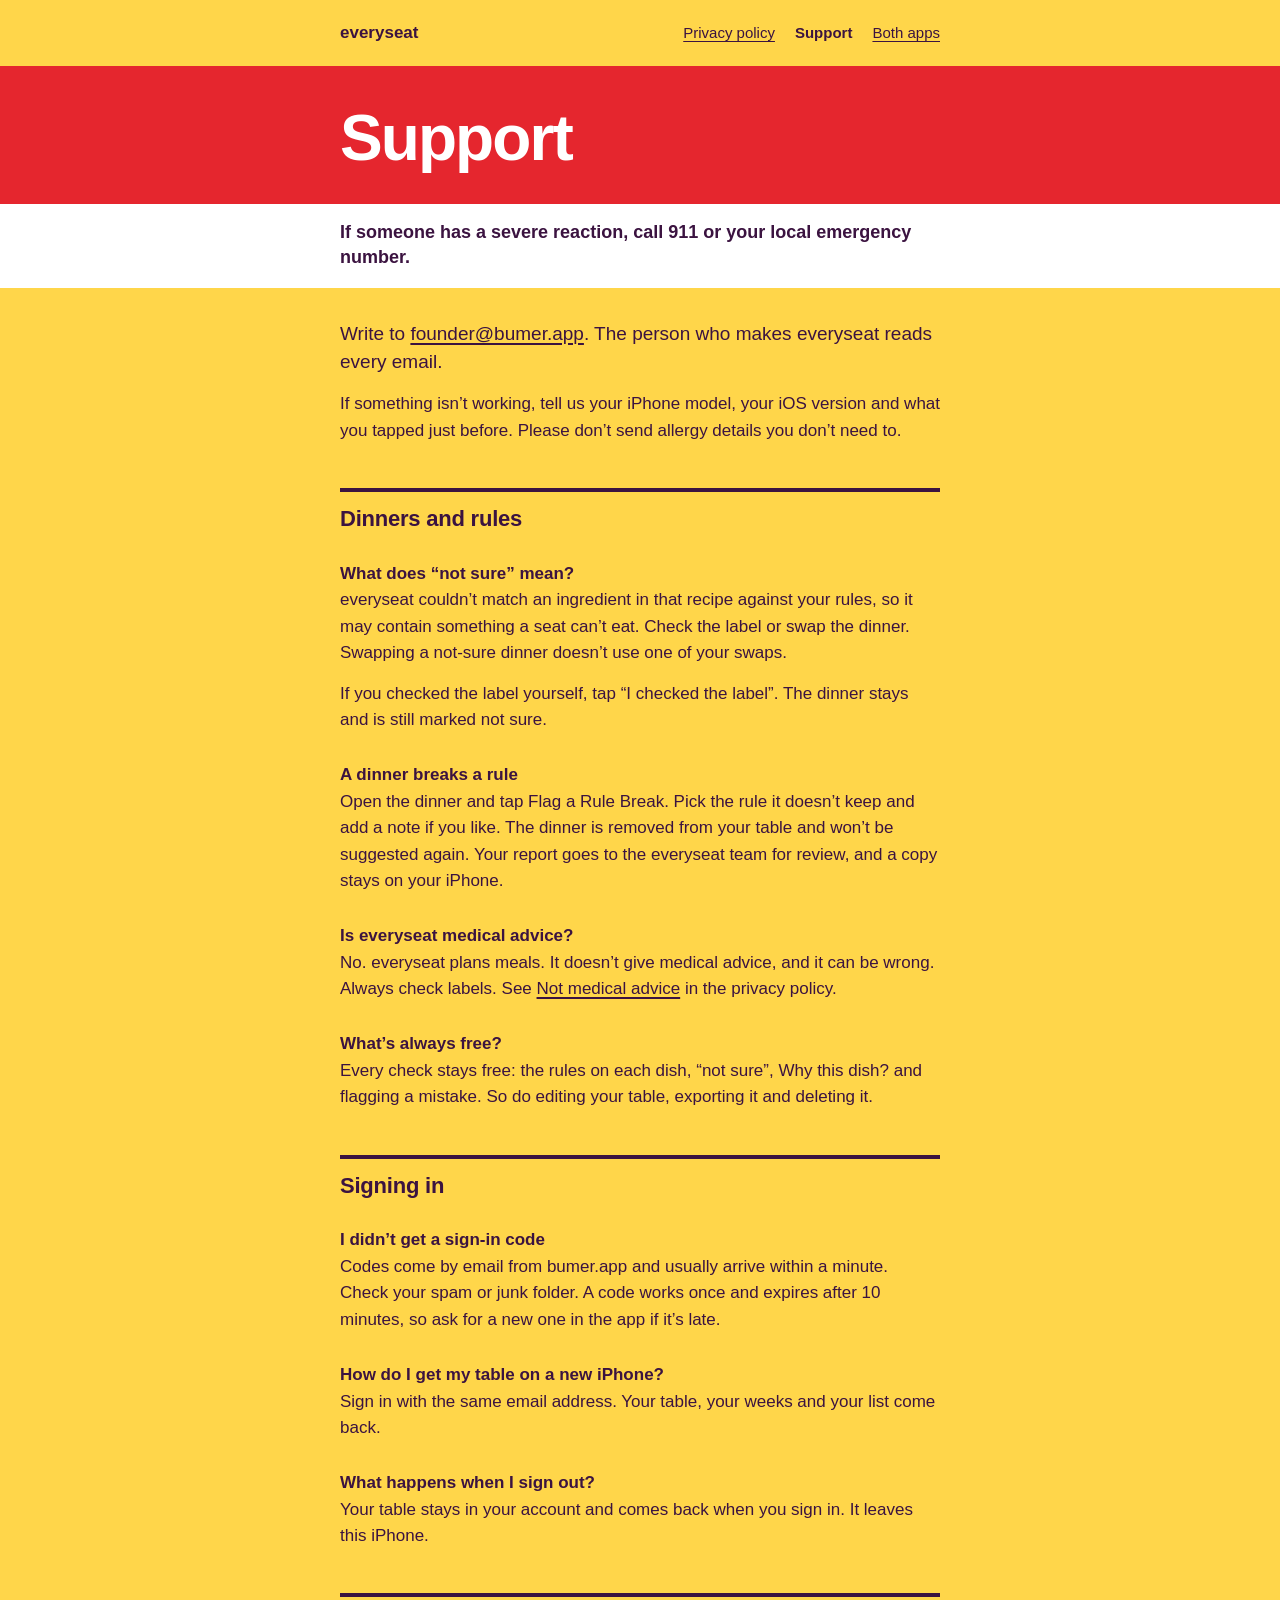
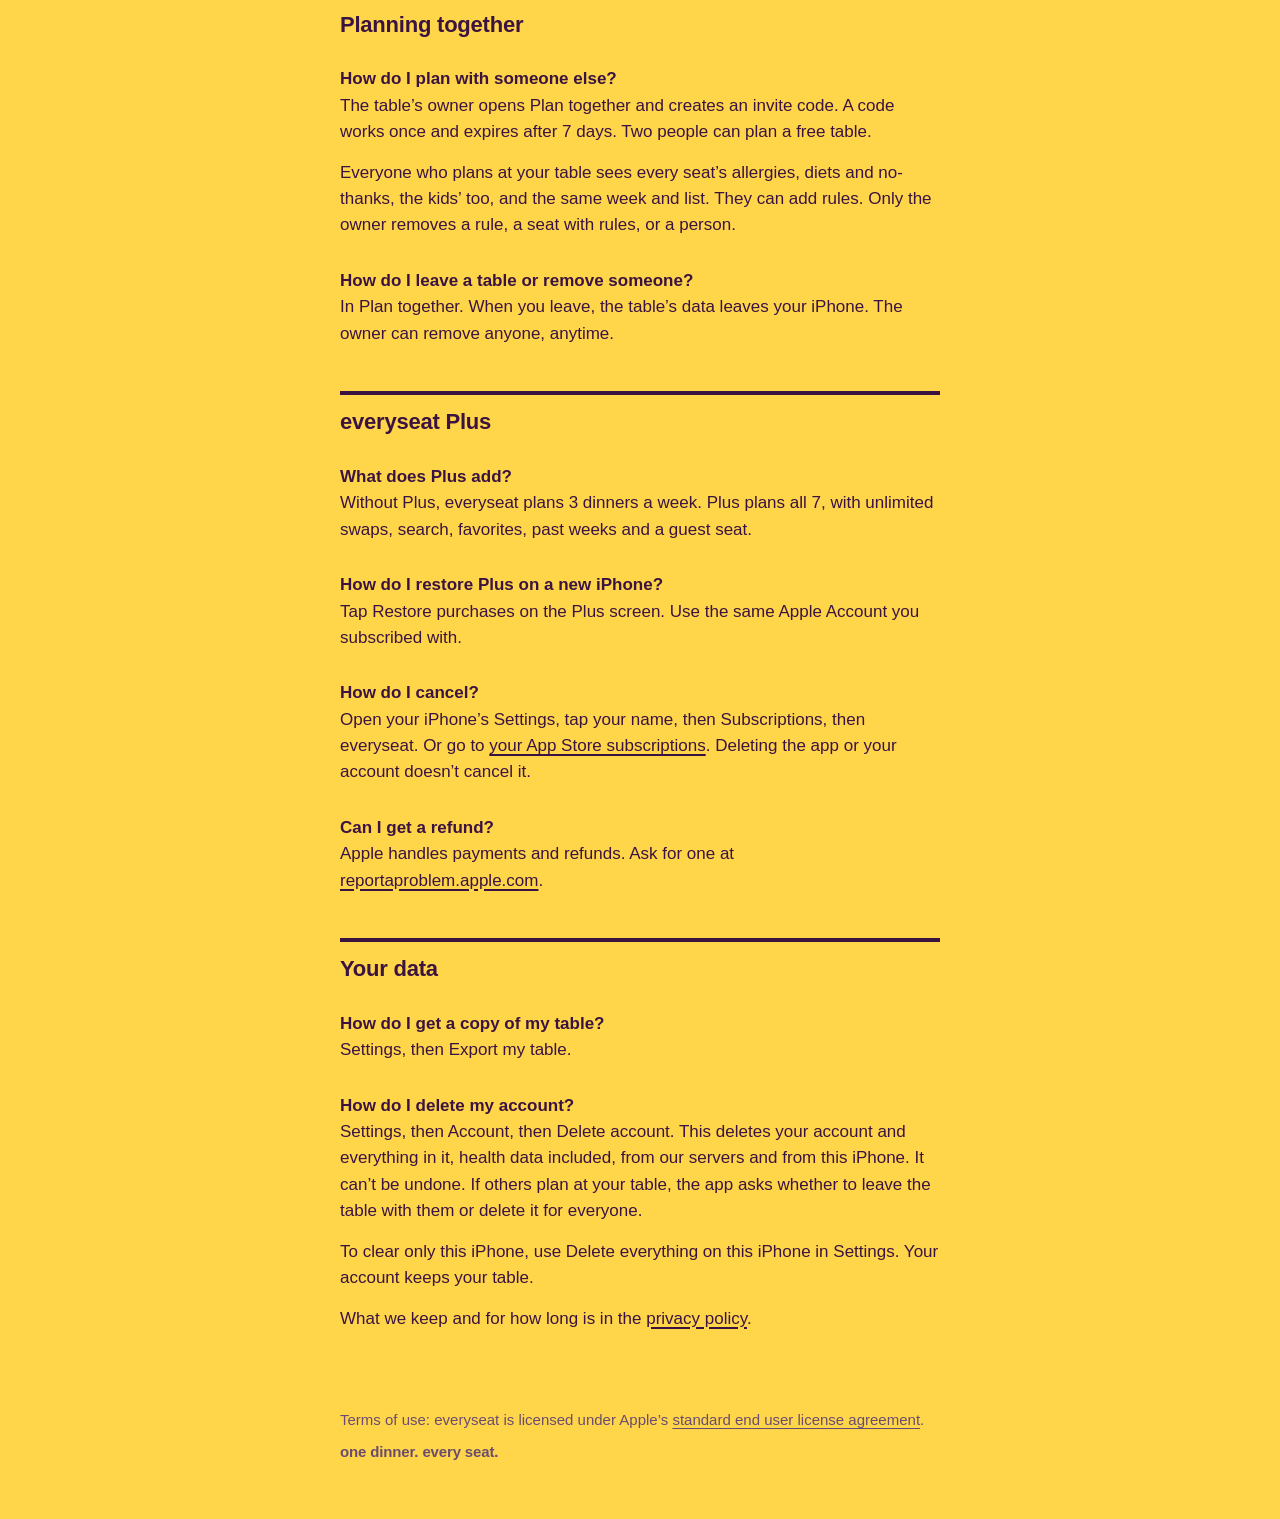
==== everyseat/support/index.html @ ba34c402 "warranzo ve everyseat yasal ve destek sayfaları Co-Authored-By: Claude Opus 5.5 <noreply@anthropic.c" ====
<!doctype html>
<html lang="en">
<head>
<meta charset="utf-8">
<meta name="viewport" content="width=device-width, initial-scale=1">
<meta name="color-scheme" content="light dark">
<title>everyseat support</title>
<meta name="description" content="Help with everyseat: sign-in codes, “not sure”, flagging a dinner, planning together, Plus and deleting your account.">
<link rel="stylesheet" href="../../assets/site.css">
</head>
<body class="e">
<div class="wrap">
  <nav class="bar" aria-label="everyseat pages">
    <span class="app">everyseat</span>
    <a href="../privacy/">Privacy policy</a>
    <a href="./" aria-current="page">Support</a>
    <a href="../../">Both apps</a>
  </nav>
</div>

<header class="band">
  <div class="wrap">
    <h1>Support</h1>
  </div>
</header>
<div class="strip">
  <div class="wrap">
    <p>If someone has a severe reaction, call 911 or your local emergency number.</p>
  </div>
</div>

<div class="wrap">
  <main>
    <p class="lead" style="margin-top:2rem">Write to <a href="mailto:founder@bumer.app">founder@bumer.app</a>. The person who makes everyseat reads every email.</p>
    <p>If something isn’t working, tell us your iPhone model, your iOS version and what you tapped just before. Please don’t send allergy details you don’t need to.</p>

    <div class="faq">
      <h2 id="dinners">Dinners and rules</h2>

      <h3 id="not-sure">What does “not sure” mean?</h3>
      <p>everyseat couldn’t match an ingredient in that recipe against your rules, so it may contain something a seat can’t eat. Check the label or swap the dinner. Swapping a not-sure dinner doesn’t use one of your swaps.</p>
      <p>If you checked the label yourself, tap “I checked the label”. The dinner stays and is still marked not sure.</p>

      <h3 id="flag">A dinner breaks a rule</h3>
      <p>Open the dinner and tap Flag a Rule Break. Pick the rule it doesn’t keep and add a note if you like. The dinner is removed from your table and won’t be suggested again. Your report goes to the everyseat team for review, and a copy stays on your iPhone.</p>

      <h3 id="medical">Is everyseat medical advice?</h3>
      <p>No. everyseat plans meals. It doesn’t give medical advice, and it can be wrong. Always check labels. See <a href="../privacy/#not-medical">Not medical advice</a> in the privacy policy.</p>

      <h3 id="always-free">What’s always free?</h3>
      <p>Every check stays free: the rules on each dish, “not sure”, Why this dish? and flagging a mistake. So do editing your table, exporting it and deleting it.</p>

      <h2 id="sign-in">Signing in</h2>

      <h3 id="no-code">I didn’t get a sign-in code</h3>
      <p>Codes come by email from bumer.app and usually arrive within a minute. Check your spam or junk folder. A code works once and expires after 10 minutes, so ask for a new one in the app if it’s late.</p>

      <h3 id="new-iphone">How do I get my table on a new iPhone?</h3>
      <p>Sign in with the same email address. Your table, your weeks and your list come back.</p>

      <h3 id="sign-out">What happens when I sign out?</h3>
      <p>Your table stays in your account and comes back when you sign in. It leaves this iPhone.</p>

      <h2 id="together">Planning together</h2>

      <h3 id="invite">How do I plan with someone else?</h3>
      <p>The table’s owner opens Plan together and creates an invite code. A code works once and expires after 7 days. Two people can plan a free table.</p>
      <p>Everyone who plans at your table sees every seat’s allergies, diets and no-thanks, the kids’ too, and the same week and list. They can add rules. Only the owner removes a rule, a seat with rules, or a person.</p>

      <h3 id="leave">How do I leave a table or remove someone?</h3>
      <p>In Plan together. When you leave, the table’s data leaves your iPhone. The owner can remove anyone, anytime.</p>

      <h2 id="plus">everyseat Plus</h2>

      <h3 id="plus-what">What does Plus add?</h3>
      <p>Without Plus, everyseat plans 3 dinners a week. Plus plans all 7, with unlimited swaps, search, favorites, past weeks and a guest seat.</p>

      <h3 id="restore">How do I restore Plus on a new iPhone?</h3>
      <p>Tap Restore purchases on the Plus screen. Use the same Apple Account you subscribed with.</p>

      <h3 id="cancel">How do I cancel?</h3>
      <p>Open your iPhone’s Settings, tap your name, then Subscriptions, then everyseat. Or go to <a href="https://apps.apple.com/account/subscriptions">your App Store subscriptions</a>. Deleting the app or your account doesn’t cancel it.</p>

      <h3 id="refund">Can I get a refund?</h3>
      <p>Apple handles payments and refunds. Ask for one at <a href="https://reportaproblem.apple.com">reportaproblem.apple.com</a>.</p>

      <h2 id="data">Your data</h2>

      <h3 id="export">How do I get a copy of my table?</h3>
      <p>Settings, then Export my table.</p>

      <h3 id="delete">How do I delete my account?</h3>
      <p>Settings, then Account, then Delete account. This deletes your account and everything in it, health data included, from our servers and from this iPhone. It can’t be undone. If others plan at your table, the app asks whether to leave the table with them or delete it for everyone.</p>
      <p>To clear only this iPhone, use Delete everything on this iPhone in Settings. Your account keeps your table.</p>
      <p>What we keep and for how long is in the <a href="../privacy/#retention">privacy policy</a>.</p>
    </div>
  </main>

  <footer>
    <p>Terms of use: everyseat is licensed under Apple’s <a href="https://www.apple.com/legal/internet-services/itunes/dev/stdeula/">standard end user license agreement</a>.</p>
    <p class="signoff">one dinner. every seat.</p>
  </footer>
</div>
</body>
</html>
---- assets/site.css ----
/* legal.bumer.app: privacy and support pages for warranzo and everyseat.
   No external fonts or scripts. Each app page wears its app's own colors
   (warranzo: src/theme/tokens.ts in fis-garanti-arsivi/app; everyseat: src/theme/tokens.ts in safeweek-menu/app). */

/* ---------- Base ---------- */

*,
*::before,
*::after {
  box-sizing: border-box;
}

html {
  -webkit-text-size-adjust: 100%;
  text-size-adjust: 100%;
}

body {
  margin: 0;
  font-family: -apple-system, BlinkMacSystemFont, "SF Pro Text", "Segoe UI", Roboto, "Helvetica Neue", Arial, sans-serif;
  font-size: 1.0625rem; /* 17px, the iOS body size */
  line-height: 1.55;
  background: var(--page);
  color: var(--ink);
  text-rendering: optimizeLegibility;
}

.wrap {
  max-width: 40rem;
  margin: 0 auto;
  padding: 0 1.25rem;
}

h1,
h2,
h3 {
  line-height: 1.15;
  margin: 0;
}

h1 {
  font-size: clamp(2.25rem, 8vw, 3.25rem);
  font-weight: 800;
  letter-spacing: -0.02em;
}

h2 {
  font-size: 1.375rem;
  font-weight: 750;
  letter-spacing: -0.01em;
  margin-top: 2.75rem;
  margin-bottom: 0.75rem;
}

h3 {
  font-size: 1.0625rem;
  font-weight: 700;
  margin-top: 1.75rem;
  margin-bottom: 0.25rem;
}

p {
  margin: 0 0 0.9rem;
}

ul {
  margin: 0 0 0.9rem;
  padding-left: 1.2rem;
}

li {
  margin-bottom: 0.45rem;
}

li::marker {
  color: var(--marker);
}

a {
  color: inherit;
  text-decoration-thickness: 0.09em;
  text-underline-offset: 0.18em;
}

a:hover {
  text-decoration-thickness: 0.16em;
}

:focus-visible {
  outline: 3px solid var(--focus);
  outline-offset: 3px;
  border-radius: 2px;
}

strong {
  font-weight: 700;
}

.quiet {
  color: var(--ink-2);
}

.small {
  font-size: 0.9375rem;
}

/* Site bar: which app, which page. Plain text links, no chips. */
.bar {
  display: flex;
  flex-wrap: wrap;
  align-items: baseline;
  gap: 0.35rem 1.25rem;
  padding-top: 1.25rem;
  padding-bottom: 1.25rem;
  font-size: 0.9375rem;
}

.bar .app {
  font-weight: 800;
  font-size: 1.0625rem;
  text-decoration: none;
  margin-right: auto;
}

.bar a[aria-current="page"] {
  text-decoration: none;
  font-weight: 700;
}

.updated {
  margin-top: 0.75rem;
  color: var(--ink-2);
  font-size: 0.9375rem;
}

.lead {
  font-size: 1.1875rem;
  line-height: 1.5;
}

footer {
  margin-top: 3.5rem;
  padding-top: 1.25rem;
  padding-bottom: 3rem;
  font-size: 0.9375rem;
  color: var(--ink-2);
}

footer p {
  margin-bottom: 0.5rem;
}

/* Questions on support pages: a question is a heading, the answer sits right under it. */
.faq h3 {
  margin-top: 2rem;
}

/* ---------- warranzo: mint page, Deep Teal ink, thermal-paper receipt ---------- */

.w {
  --page: #a7ebdd; /* mint */
  --ink: #0b3b3a; /* Deep Teal */
  --ink-2: #326763; /* secondary text */
  --marker: #1e7a5e; /* emerald */
  --focus: #0b3b3a;
  --paper: #ffffff;
  --paper-ink: #0b3b3a;
  --paper-ink-2: #326763;
  --leader: #0b3b3a;
  --perf: rgba(11, 59, 58, 0.45);
}

.w header.top {
  padding-bottom: 0.5rem;
}

.w main > .lead:first-child {
  margin-top: 1rem;
}

/* The dotted perforation, as on warranzo's receipts. */
.w .perf {
  height: 4px;
  margin: 2.5rem 0 0;
  background-image: radial-gradient(circle, var(--perf) 1.4px, transparent 1.6px);
  background-size: 9px 4px;
  background-repeat: repeat-x;
  border: 0;
}

.w h2 {
  margin-top: 2.5rem;
}

/* The retention ledger is printed on thermal paper with a torn foot. */
.receipt {
  position: relative;
  background: var(--paper);
  color: var(--paper-ink);
  margin: 1.25rem -0.25rem 2.25rem;
  padding: 1.5rem 1.25rem 2rem;
  /* Torn foot: a zigzag cut from the bottom edge. */
  --tooth: 12px;
  -webkit-mask:
    linear-gradient(#000 0 0) top / 100% calc(100% - var(--tooth)) no-repeat,
    conic-gradient(from -45deg at bottom, #0000, #000 1deg 89deg, #0000 90deg) bottom / calc(var(--tooth) * 2) var(--tooth) repeat-x;
  mask:
    linear-gradient(#000 0 0) top / 100% calc(100% - var(--tooth)) no-repeat,
    conic-gradient(from -45deg at bottom, #0000, #000 1deg 89deg, #0000 90deg) bottom / calc(var(--tooth) * 2) var(--tooth) repeat-x;
}

.receipt h2 {
  margin-top: 0;
  font-size: 1.25rem;
}

.receipt .note {
  color: var(--paper-ink-2);
  font-size: 0.9375rem;
  margin: 0.15rem 0 0;
}

.ledger {
  margin: 0.75rem 0 0;
  padding: 0;
}

.ledger > div {
  padding: 0.7rem 0;
  border-top: 1px dashed rgba(11, 59, 58, 0.25);
}

.ledger > div:first-child {
  border-top: 0;
}

/* Term ······ value, wrapping cleanly at narrow widths. */
.ledger .row {
  display: flex;
  align-items: baseline;
  gap: 0.4rem;
}

.ledger dt {
  font-weight: 600;
  flex: 0 1 auto;
}

.ledger .row::after {
  content: "";
  order: 2;
  flex: 1 1 1.5rem;
  min-width: 1.5rem;
  border-bottom: 2px dotted var(--leader);
  transform: translateY(-0.3em);
  opacity: 0.55;
}

.ledger dd {
  order: 3;
  margin: 0;
  flex: 0 1 auto;
  text-align: right;
  font-weight: 700;
  font-variant-numeric: tabular-nums;
}

.ledger dt {
  order: 1;
}

@media (max-width: 30rem) {
  .ledger .row {
    flex-wrap: wrap;
  }
  .ledger .row::after {
    display: none;
  }
  .ledger dt {
    font-weight: 500;
  }
  .ledger dd {
    flex-basis: 100%;
    text-align: left;
    margin-top: 0.1rem;
  }
}

.w .signoff {
  font-weight: 800;
  letter-spacing: -0.01em;
  color: var(--ink);
}

@media (prefers-color-scheme: dark) {
  .w {
    --page: #0b3b3a;
    --ink: #ffffff;
    --ink-2: #a7ebdd;
    --marker: #2ac6a2;
    --focus: #a7ebdd;
    --paper: #ebebeb; /* thermal paper at 92% in dark mode */
    --paper-ink: #0b3b3a;
    --paper-ink-2: #326763;
    --leader: #0b3b3a;
    --perf: rgba(167, 235, 221, 0.55);
  }
}

/* ---------- everyseat: butter page, plum ink, cherry band with a white strip ---------- */

.e {
  --page: #ffd64a; /* butter */
  --ink: #3b1340; /* plum */
  --ink-2: #6b4c6f; /* plum 70 */
  --marker: #3b1340;
  --focus: #3b1340;
  --band: #e5262e; /* cherry */
  --band-ink: #ffffff;
  --strip: #ffffff;
  --strip-ink: #3b1340;
  --rule: #3b1340;
}

/* The poster band: the page title on cherry, edge to edge. */
.band {
  background: var(--band);
  color: var(--band-ink);
  padding: 2.25rem 0 1.75rem;
}

.band h1 {
  font-size: clamp(2.5rem, 10vw, 4rem);
  letter-spacing: -0.03em;
}

.band .updated {
  color: var(--band-ink);
  opacity: 0.92;
}

/* The strip stuck under the band carries what matters most on every everyseat page. */
.strip {
  background: var(--strip);
  color: var(--strip-ink);
  padding: 1rem 0 1.1rem;
  font-weight: 650;
  font-size: 1.125rem;
  line-height: 1.4;
}

.strip p {
  margin: 0;
}

/* Sections open on the menu's thick rule. */
.e h2 {
  border-top: 4px solid var(--rule);
  padding-top: 0.9rem;
  margin-top: 2.75rem;
}

.e .bar a.app {
  color: var(--ink);
}

.e .signoff {
  font-weight: 800;
  letter-spacing: -0.01em;
}

@media (prefers-color-scheme: dark) {
  .e {
    --page: #3b1340;
    --ink: #ffffff;
    --ink-2: #e8d6ea; /* lilac */
    --marker: #ffd64a;
    --focus: #ffd64a;
    --strip: #4f2356; /* plum surface */
    --strip-ink: #ffffff;
    --rule: #ffd64a; /* butter only as line and type in dark mode */
  }
}

/* ---------- Index: the two apps side by side, each in its own colors ---------- */

.home {
  --page: #ffffff;
  --ink: #1a1a1a;
  --ink-2: #555555;
  --marker: #1a1a1a;
  --focus: #1a1a1a;
}

.home main {
  padding-top: 3rem;
}

.home h1 {
  font-size: clamp(2rem, 7vw, 2.75rem);
}

.apps {
  display: grid;
  grid-template-columns: 1fr;
  gap: 0;
  margin: 2rem 0 0;
}

@media (min-width: 44rem) {
  .apps {
    grid-template-columns: 1fr 1fr;
  }
}

.app-block {
  padding: 1.75rem 1.5rem 2rem;
}

.app-block h2 {
  margin: 0 0 0.35rem;
  font-size: 1.75rem;
  font-weight: 800;
  border: 0;
  padding: 0;
}

.app-block p {
  margin-bottom: 1rem;
}

.app-block ul {
  list-style: none;
  padding: 0;
  margin: 0;
}

.app-block li {
  margin: 0 0 0.35rem;
  font-weight: 650;
}

.app-block.w-block {
  background: #a7ebdd;
  color: #0b3b3a;
}

.app-block.e-block {
  background: #ffd64a;
  color: #3b1340;
  border-top: 10px solid #e5262e;
}

@media (min-width: 44rem) {
  .app-block.e-block {
    border-top-width: 10px;
  }
}

@media (prefers-color-scheme: dark) {
  .home {
    --page: #161616;
    --ink: #f2f2f2;
    --ink-2: #bdbdbd;
    --marker: #f2f2f2;
    --focus: #f2f2f2;
  }
}

@media print {
  .band,
  .strip,
  .receipt,
  .app-block {
    -webkit-print-color-adjust: exact;
    print-color-adjust: exact;
  }
}
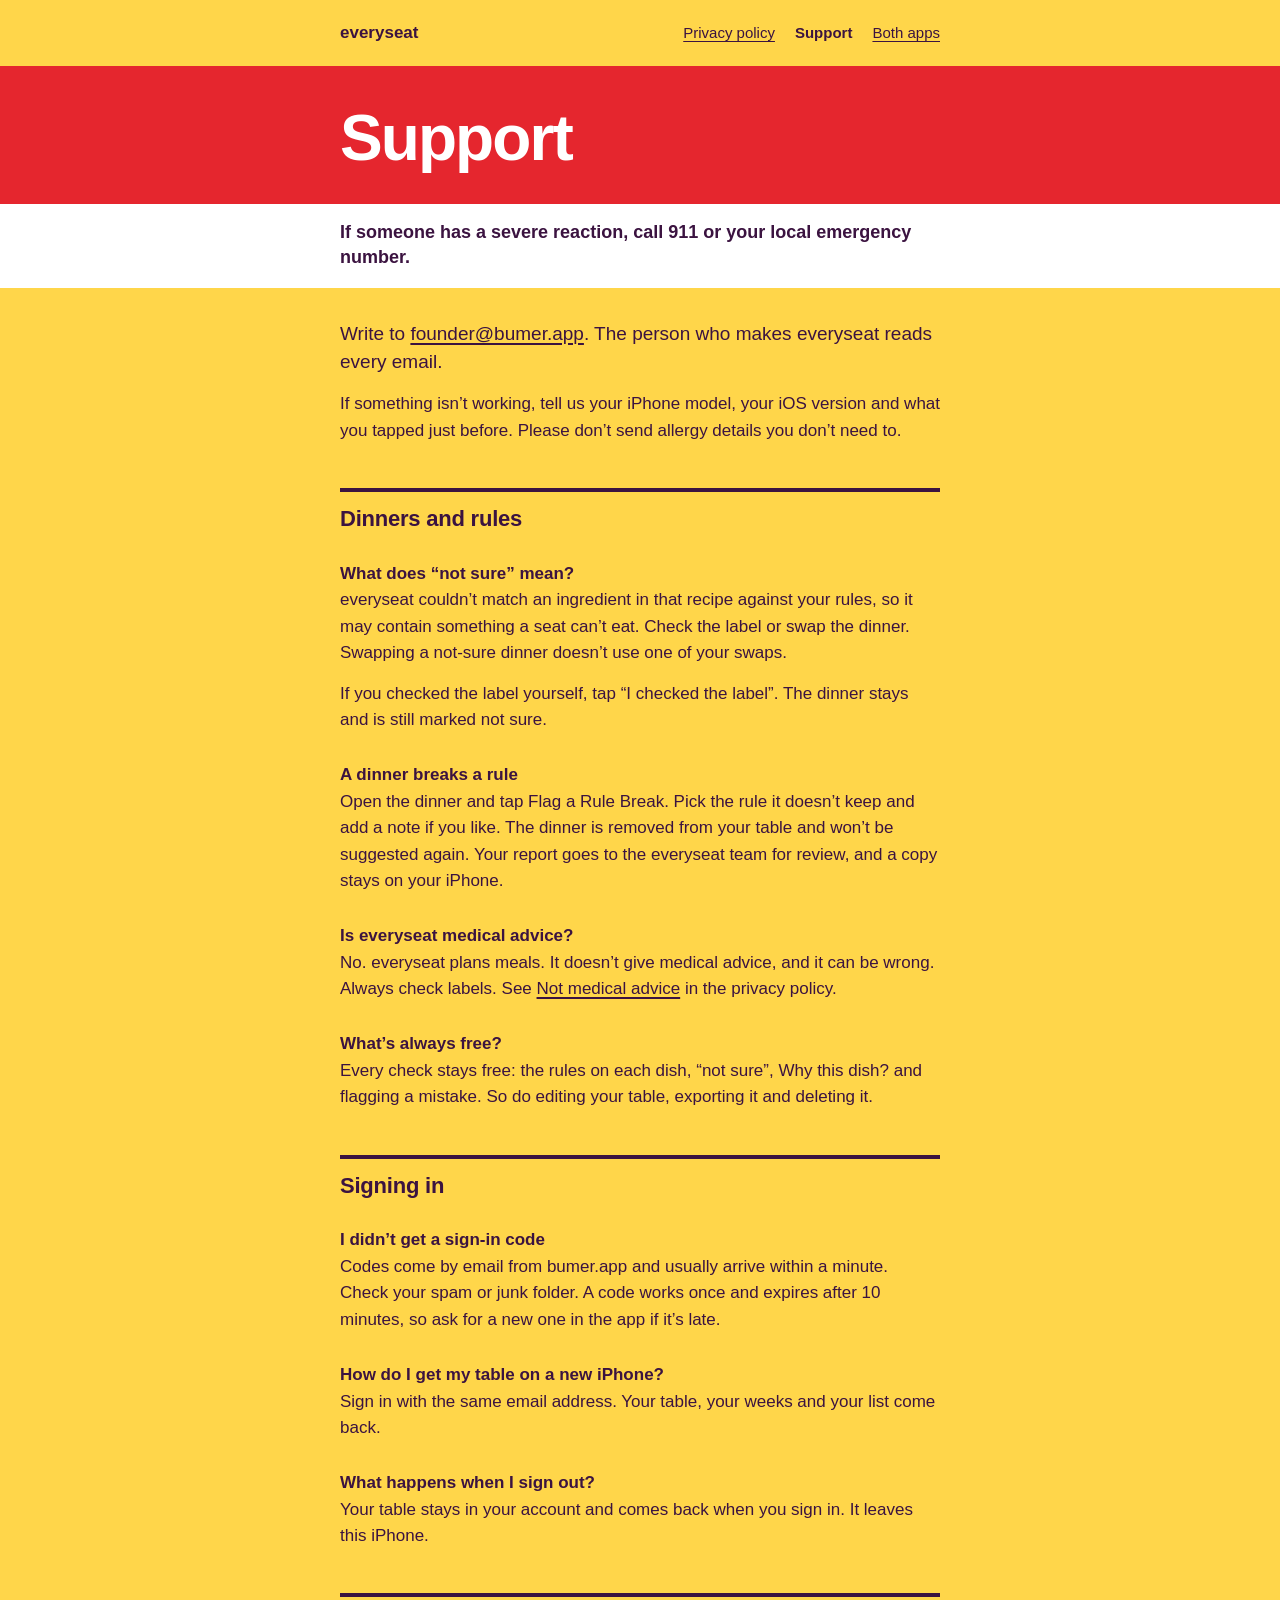
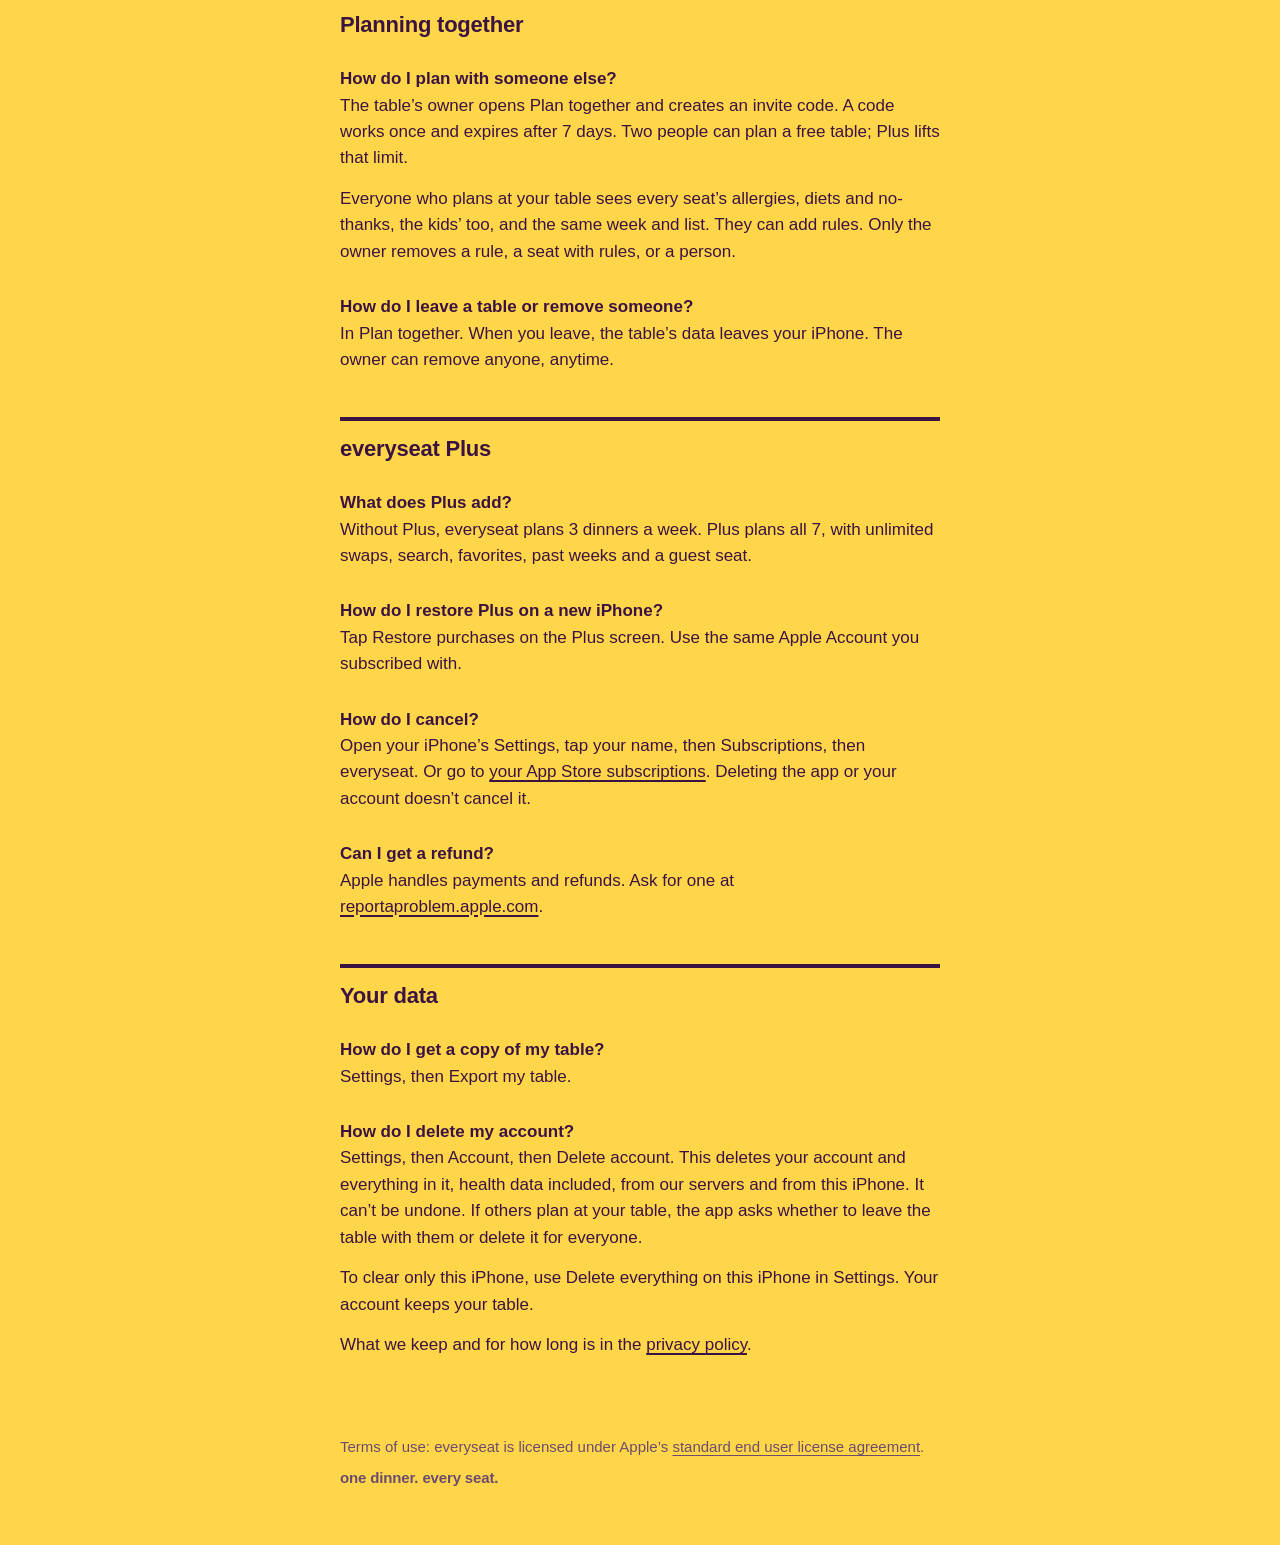
==== commit ceeedf9e: "Privacy pages checked against the live clouds (W4, E4) warranzo: a deleted receipt's files go right " ====
--- a/everyseat/support/index.html
+++ b/everyseat/support/index.html
@@ -64,7 +64,7 @@
       <h2 id="together">Planning together</h2>
 
       <h3 id="invite">How do I plan with someone else?</h3>
-      <p>The table’s owner opens Plan together and creates an invite code. A code works once and expires after 7 days. Two people can plan a free table.</p>
+      <p>The table’s owner opens Plan together and creates an invite code. A code works once and expires after 7 days. Two people can plan a free table; Plus lifts that limit.</p>
       <p>Everyone who plans at your table sees every seat’s allergies, diets and no-thanks, the kids’ too, and the same week and list. They can add rules. Only the owner removes a rule, a seat with rules, or a person.</p>
 
       <h3 id="leave">How do I leave a table or remove someone?</h3>
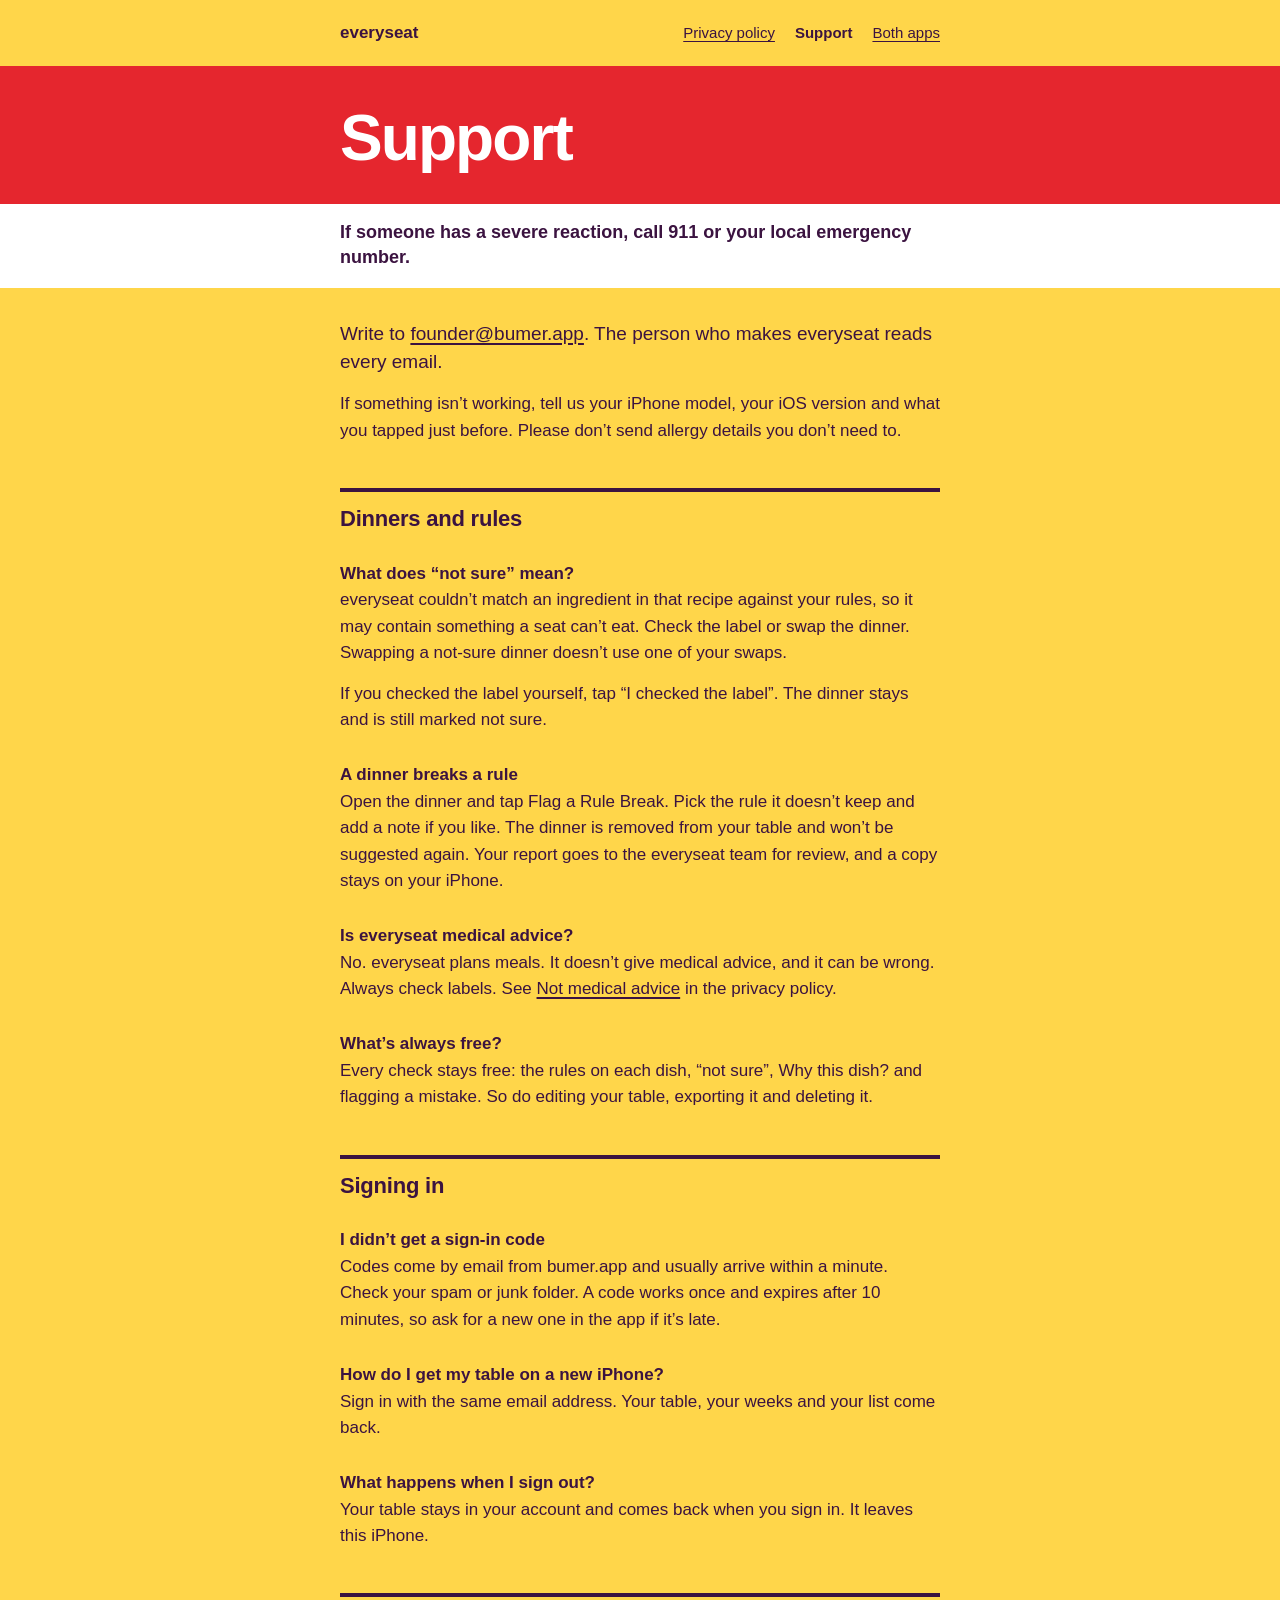
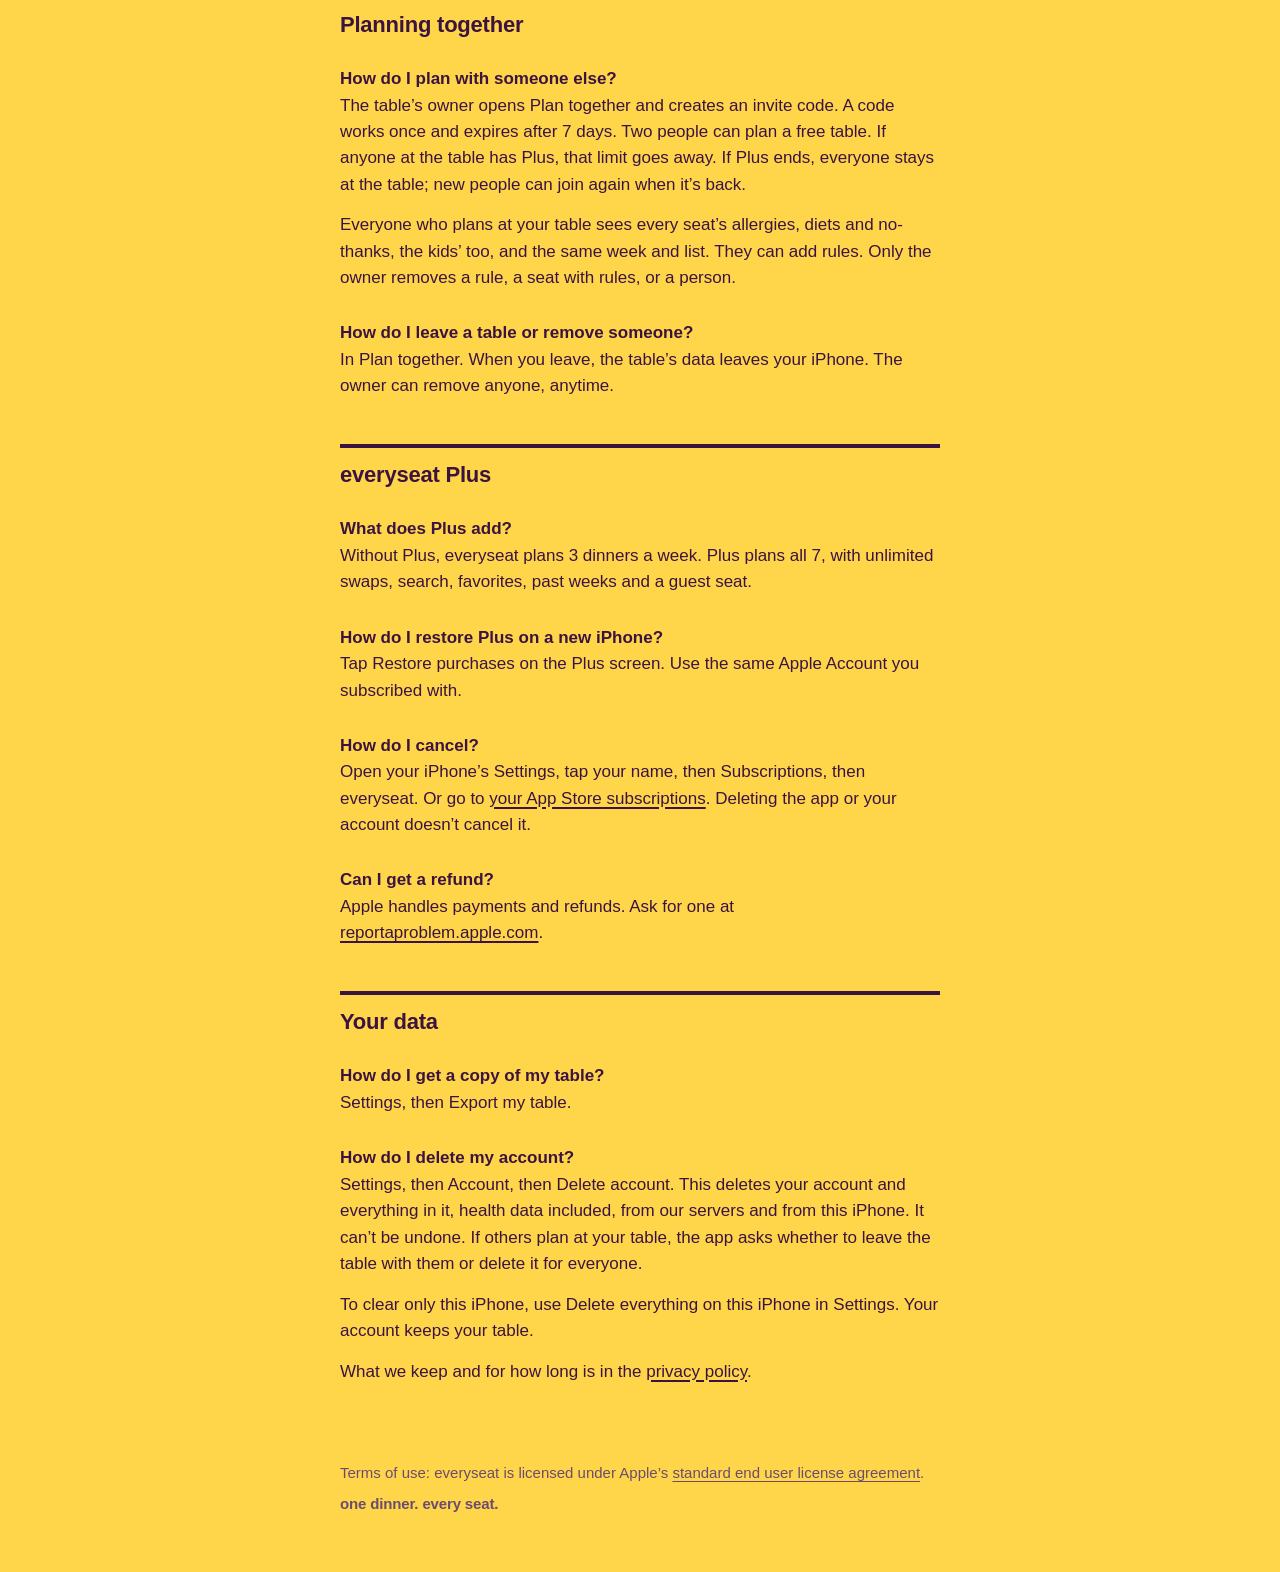
==== commit a49dd332: "Email provider's own logs on both privacy pages; Plus on a shared table (E4) Co-Authored-By: Claude " ====
--- a/everyseat/support/index.html
+++ b/everyseat/support/index.html
@@ -64,7 +64,7 @@
       <h2 id="together">Planning together</h2>
 
       <h3 id="invite">How do I plan with someone else?</h3>
-      <p>The table’s owner opens Plan together and creates an invite code. A code works once and expires after 7 days. Two people can plan a free table; Plus lifts that limit.</p>
+      <p>The table’s owner opens Plan together and creates an invite code. A code works once and expires after 7 days. Two people can plan a free table. If anyone at the table has Plus, that limit goes away. If Plus ends, everyone stays at the table; new people can join again when it’s back.</p>
       <p>Everyone who plans at your table sees every seat’s allergies, diets and no-thanks, the kids’ too, and the same week and list. They can add rules. Only the owner removes a rule, a seat with rules, or a person.</p>
 
       <h3 id="leave">How do I leave a table or remove someone?</h3>
